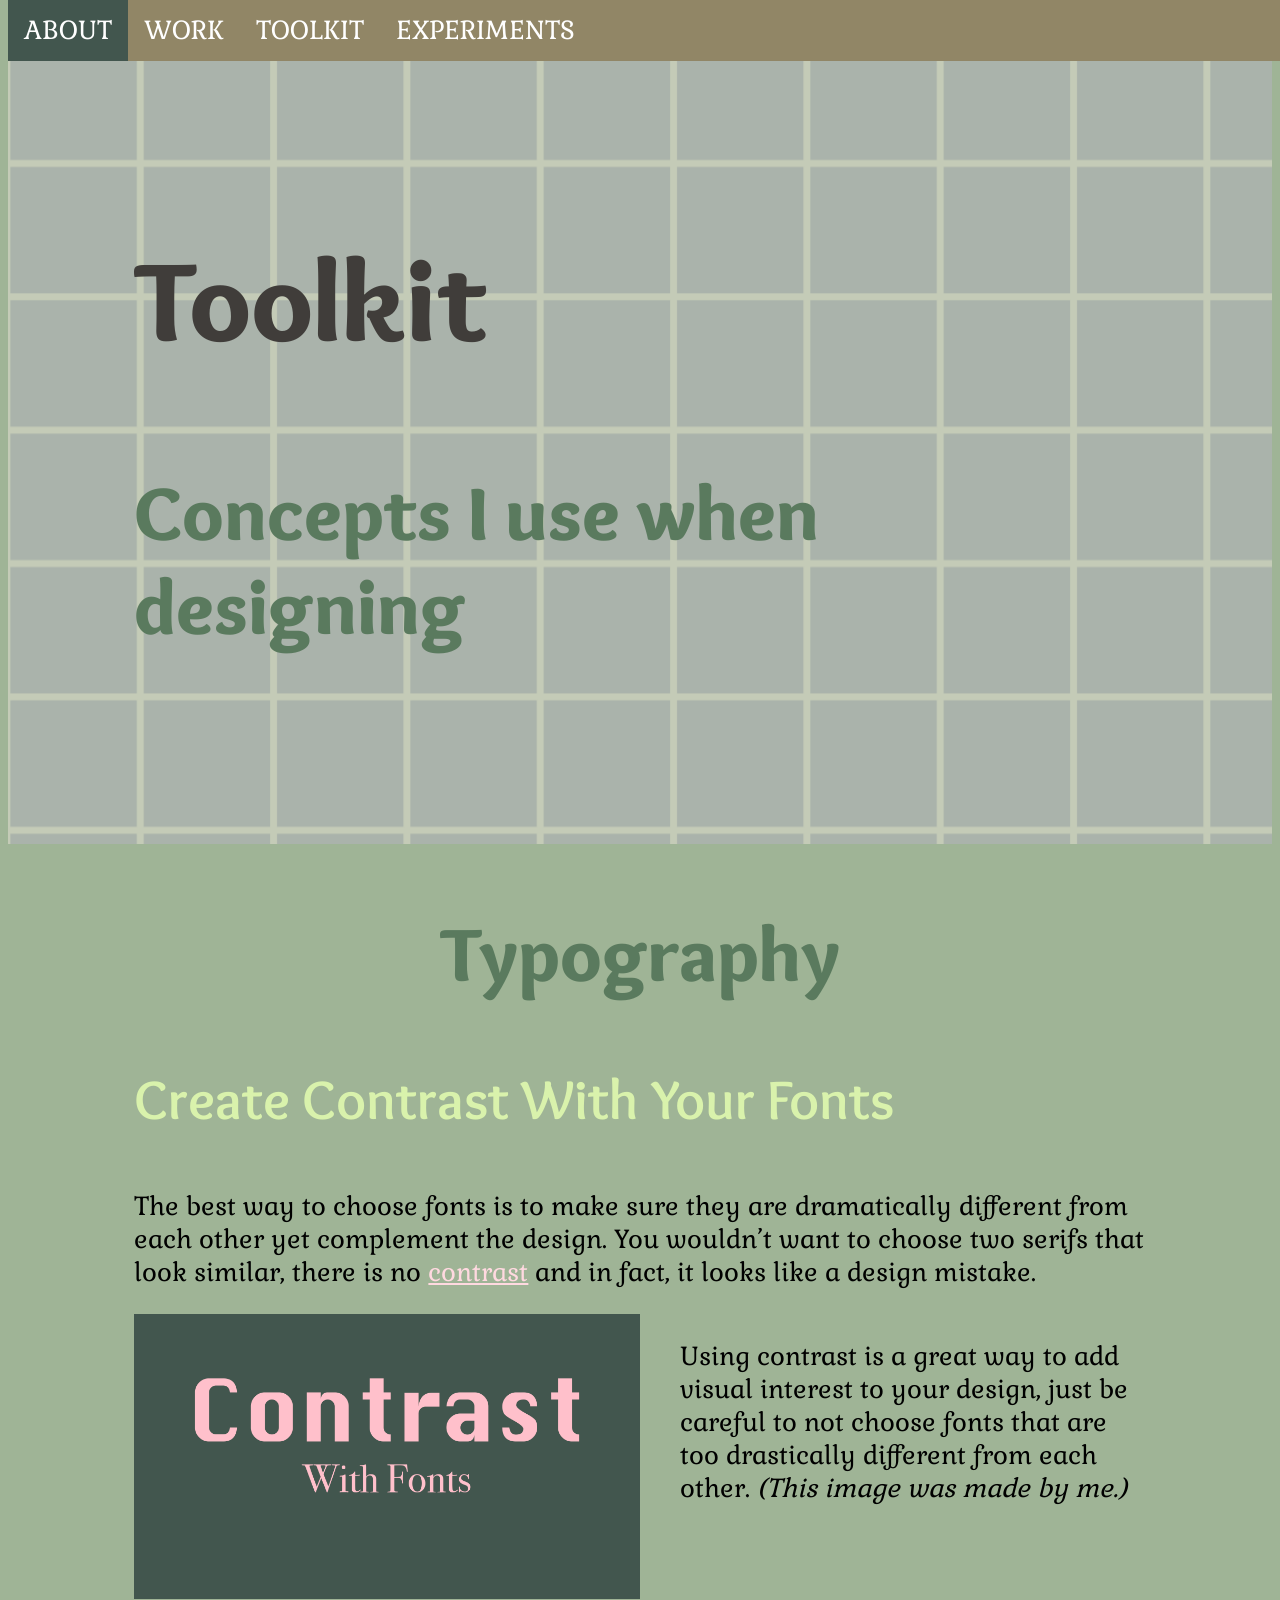
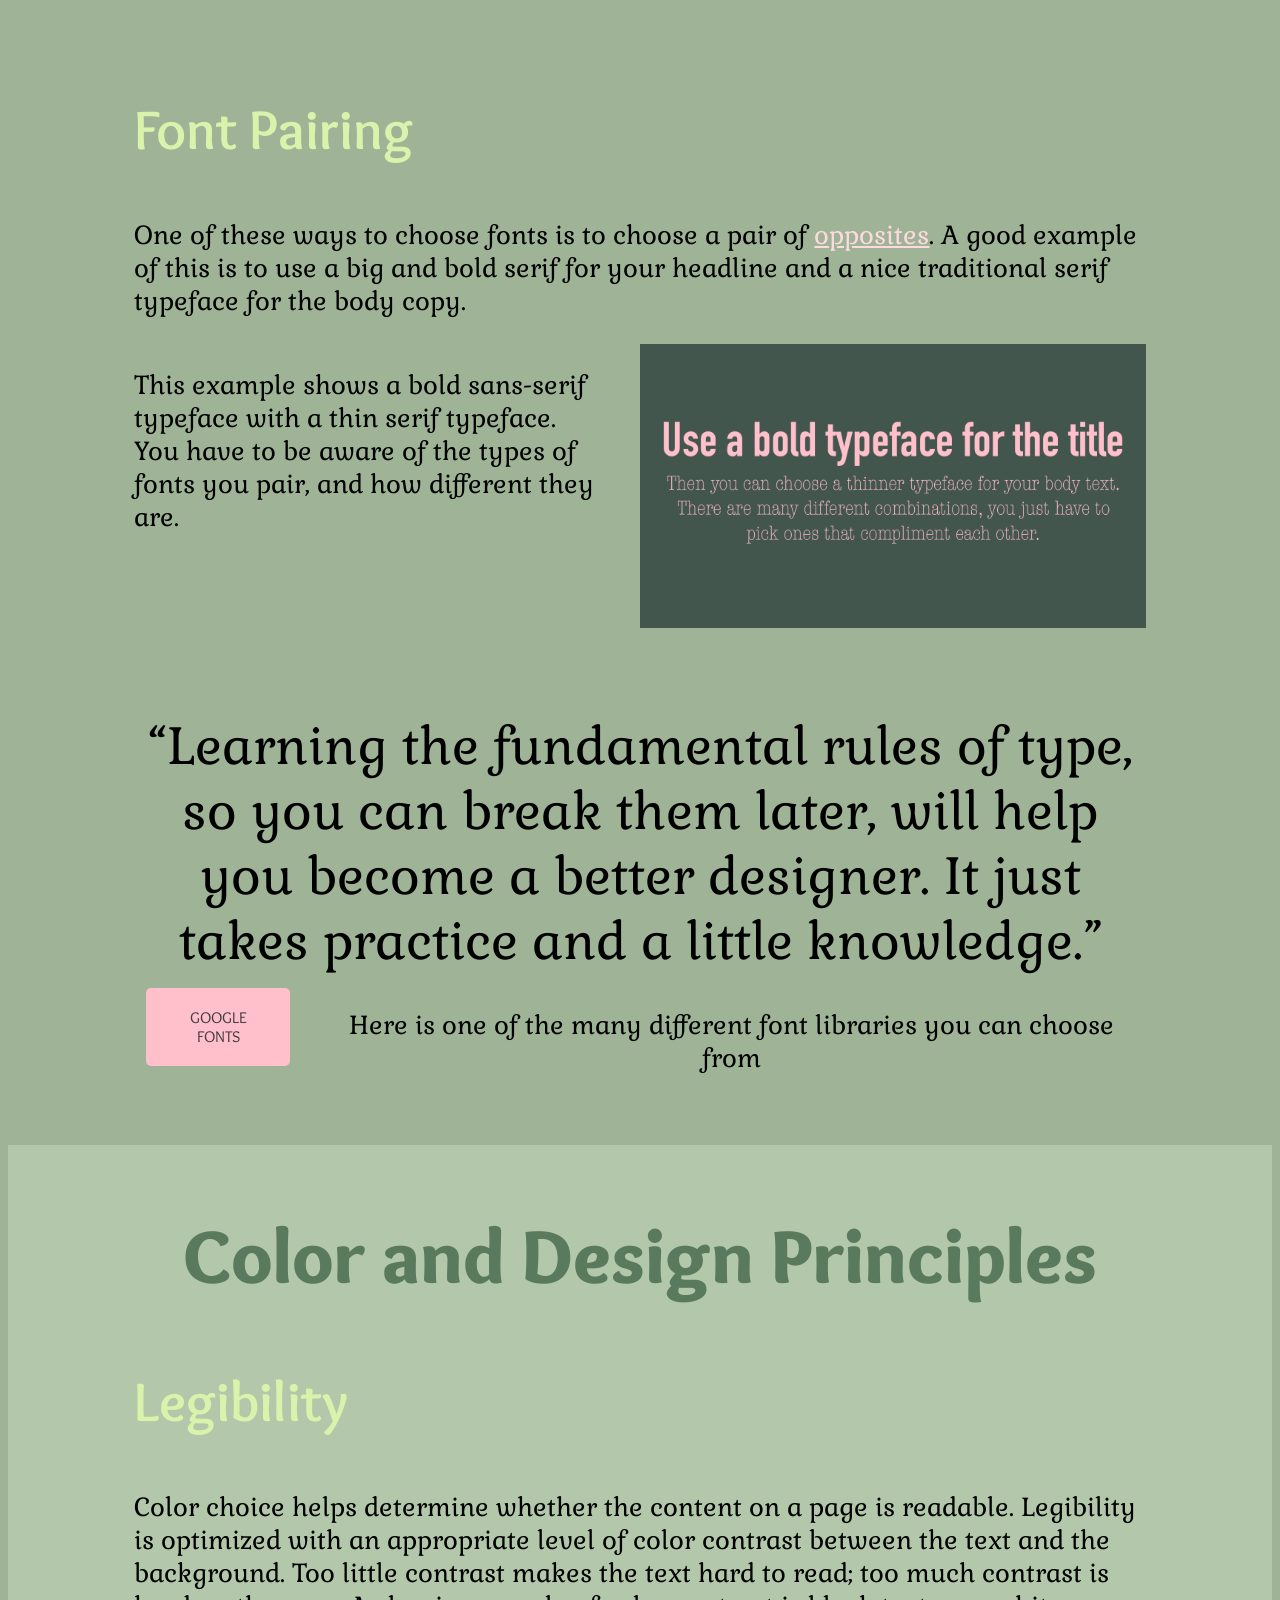
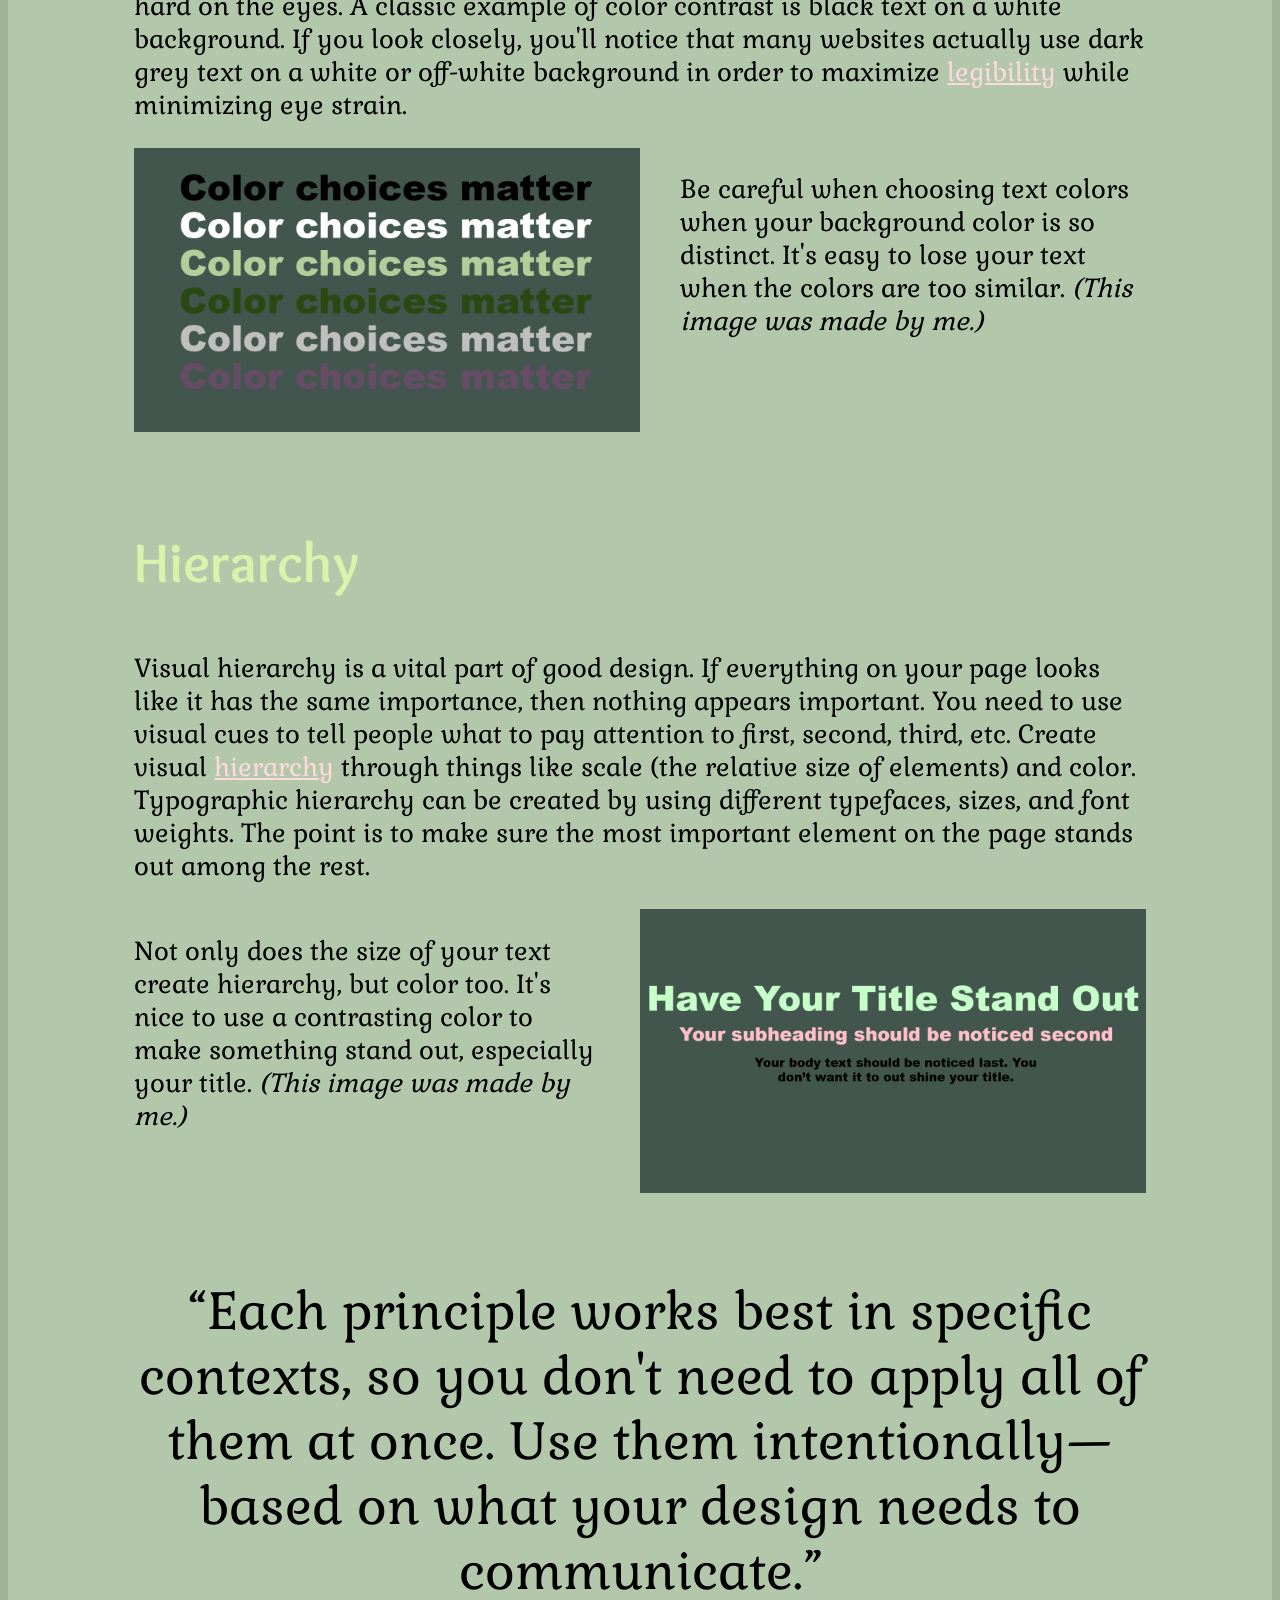
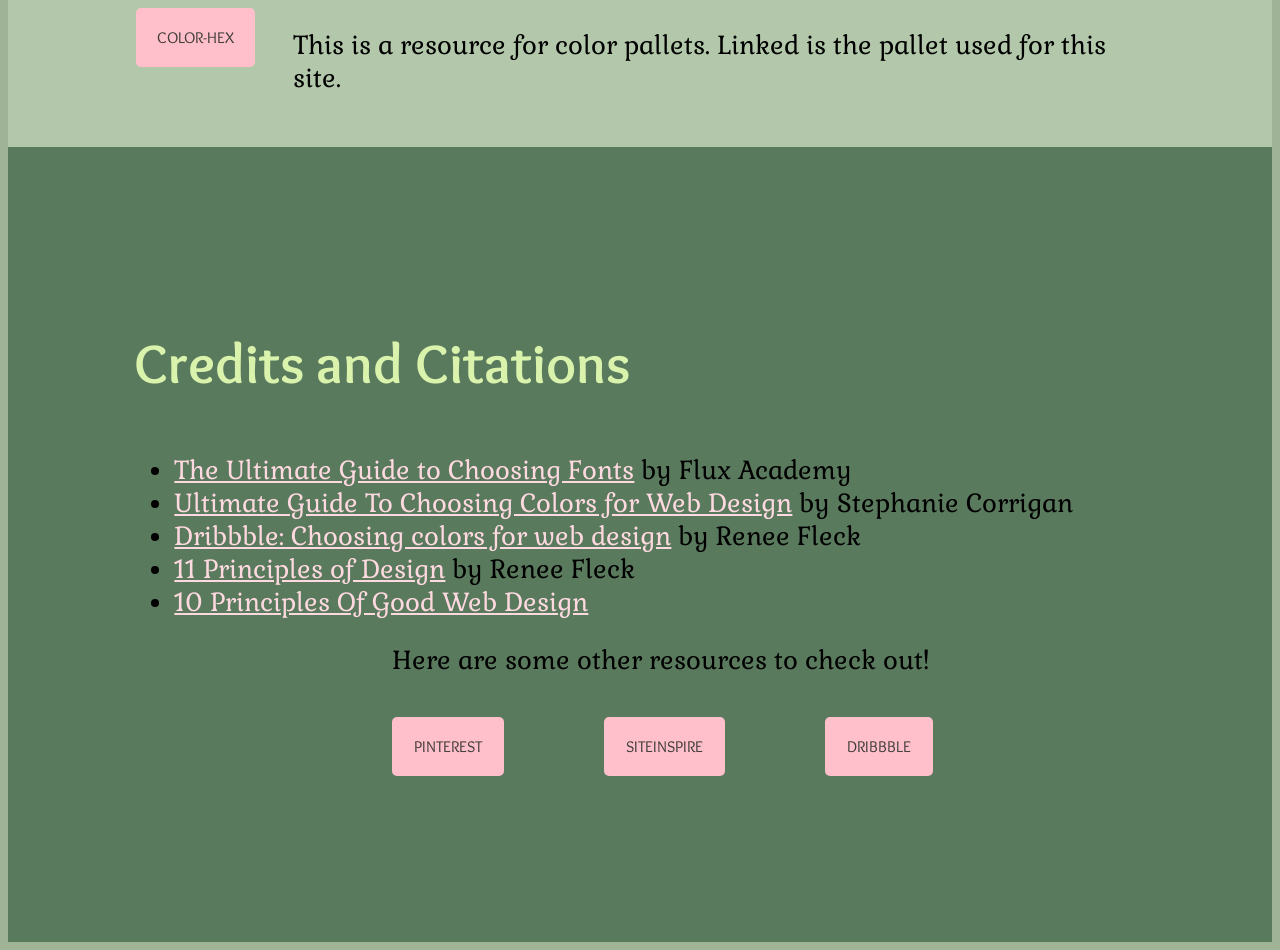
==== toolkit.html @ ea0ad919 "Add files via upload" ====
<!doctype html>
<html>
<head>
<meta charset="UTF-8">
<title>Toolkit</title>
<link href="style.css" rel="stylesheet" type="text/css">
	<link rel="preconnect" href="https://fonts.googleapis.com">
<link rel="preconnect" href="https://fonts.gstatic.com" crossorigin>
<link href="https://fonts.googleapis.com/css2?family=Gabriela&family=Glass+Antiqua&family=Overlock:wght@400;700;900&display=swap" rel="stylesheet">
</head>

<body class="sectionBG">
	<nav>
	<ul class="topnav">
  <li><a class="active" href="about.html">ABOUT</a></li>
  <li><a href="work.html">WORK</a></li>
  <li><a href="toolkit.html">TOOLKIT</a></li>
  <li><a href="experiments.html">EXPERIMENTS</a></li>
</ul>
	</nav>
	
	<section class="hero">
	<h1>Toolkit</h1>
	<h2>Concepts I use when designing</h2>

	</section>
	

	
	<section><!--Typography Section-->
		<h2 class="textcenter">Typography</h2>
		<h3>Create Contrast With Your Fonts</h3>
		<p>The best way to choose fonts is to make sure they are dramatically different from each other yet complement the design. You wouldn’t want to choose two serifs that look similar, there is no <a href="https://www.virtualartacademy.com/contrast-in-art/" target="_blank"> contrast</a> and in fact, it looks like a design mistake.</p>
		<div class="center">
			<img class="leftImage" src="Images/contrast.png" alt="Image showing font contrast" width="50%"/>
			<p>Using contrast is a great way to add visual interest to your design, just be careful to not choose fonts that are too drastically different from each other. <cite>(This image was made by me.)</cite></p>
		</div>
		
		<h3>Font Pairing</h3>
		<p>One of these ways to choose fonts is to choose a pair of <a href="https://www.pinterest.com/ideas/opposites-art/917861346001/" target="_blank"> opposites</a>. A good example of this is to use a big and bold serif for your headline and a nice traditional serif typeface for the body copy.</p>
		
		<div class="center">
			<p>This example shows a bold sans-serif typeface with a thin serif typeface. You have to be aware of the types of fonts you pair, and how different they are.</p>
			<img class="rightImage" src="Images/Type_pairing.png" alt="image explaining how to pair fonts" width="50%"/> 
		</div>
		
		<p></p>
	<div class="quotealign">
		<q>Learning the fundamental rules of type, so you can break them later, will help you become a better designer. It just takes practice and a little knowledge.</q>
		</div>
	
		<div class="flexcontainer">
		<a class="leftImage" href="https://fonts.google.com/?preview.script=Latn" target="_blank"> <button class="button">GOOGLE FONTS</button> </a>
		<p>Here is one of the many different font libraries you can choose from</p>
			</div>
  		<p></p>
	</section><!--End section-->
	
	<section class="sectionBG2"><!--Color and Design Section-->
		<h2 class="textcenter">Color and Design Principles</h2>
		<h3>Legibility</h3>
		<p>Color choice helps determine whether the content on a page is readable. Legibility is optimized with an appropriate level of color contrast between the text and the background. Too little contrast makes the text hard to read; too much contrast is hard on the eyes. A classic example of color contrast is black text on a white background. If you look closely, you'll notice that many websites actually use dark grey text on a white or off-white background in order to maximize <a href="https://hyperallergic.com/let-legibility-in-art-be-damned-leah-ke-yi-zheng/" target="_blank"> legibility</a>  while minimizing eye strain.
</p>
		<div class="center">
		<img class="leftImage" src="Images/Legibility.png" alt="image showing legibility of colors on a background" width="50%"> <p>Be careful when choosing text colors when your background color is so distinct. It's easy to lose your text when the colors are too similar. <cite>(This image was made by me.)</cite></p>	
		</div>
			
		
		<h3>Hierarchy</h3>
		<p>Visual hierarchy is a vital part of good design. If everything on your page looks like it has the same importance, then nothing appears important. You need to use visual cues to tell people what to pay attention to first, second, third, etc.
Create visual <a href="https://finearttutorials.com/guide/visual-hierarchy/" target="_blank">hierarchy</a> through things like scale (the relative size of elements) and color. Typographic hierarchy can be created by using different typefaces, sizes, and font weights.
The point is to make sure the most important element on the page stands out among the rest.
</p>
		<div class="center">
		<p>Not only does the size of your text create hierarchy, but color too. It's nice to use a contrasting color to make something stand out, especially your title. <cite>(This image was made by me.)</cite></p>
			<img class="rightImage" src="Images/Hierarchy.png" alt="image showing a layout of hierarchy with colors" width="50%">
		</div>
	
		<p></p>
	
	<p></p>
<div class="quotealign">
		<q>Each principle works best in specific contexts, so you don't need to apply all of them at once. Use them intentionally—based on what your design needs to communicate.</q>
	</div>
		<div class="center">
		<a class="leftImage" href="https://www.color-hex.com/color-palette/1083807" target="_blank">
		<button class="button">COLOR-HEX</button>
		</a>
		<p>This is a resource for color pallets. Linked is the pallet used for this site.</p>
			</div>
		<p></p>
	</section>
	
	<footer><!--Resources and credit-->
	<div >
		<h3>Credits and Citations</h3>
		</div>
		<ul>
			<li><a href= "https://www.flux-academy.com/blog/the-ultimate-guide-to-choosing-fonts" target="_blank">The Ultimate Guide to Choosing Fonts</a> by Flux Academy</li>
			<li><a href= "https://www.flux-academy.com/blog/ultimate-guide-to-choosing-colors-for-web-design" target="_blank">Ultimate Guide To Choosing Colors for Web Design</a> by Stephanie Corrigan</li>
			<li><a href= "https://dribbble.com/stories/2018/12/19/choosing-colors-for-web-design-a-practical-ui-color-application-guide" target="_blank">Dribbble: Choosing colors for web design</a> by Renee Fleck</li>
			<li><a href= "https://dribbble.com/resources/education/principles-of-design" target="_blank">11 Principles of Design</a> by Renee Fleck</li>
			<li><a href= "https://tilda.education/en/web-design-principles" target="_blank">10 Principles Of Good Web Design</a></li>
			
		
		<p class="center">Here are some other resources to check out!</p>
		<div class="flexcontainer">
		<div>
			<a href="https://www.pinterest.com" target="_blank">
		<button class="button">PINTEREST</button>
		</a>
			</div>
		
		<div>
			<a href="https://www.siteinspire.com" target="_blank">
		<button class="button">SITEINSPIRE</button>
		</a>	
			</div>	
		
			<div>
			<a href="https://dribbble.com/tags/web-design-inspiration" target="_blank">
		<button class="button">DRIBBBLE</button>
		</a>
				</div>
			</div>
	</footer>
</body>
</html>
---- style.css ----
@charset "UTF8";
body {
	font-family: "Overlock", sans-serif;
}
header {
	margin-top:100px;
	z-index:99;
}

h1 {
  
   font-family: "Overlock", sans-serif;
  font-weight: 900;
  font-style: normal;
	font-size: 450%;
	color:#403d3a
}

h3 {
  font-family: "Overlock", sans-serif;
  font-weight: 700;
  font-style: normal;
	font-size: 220%;
	color:#d9f2ac;
}

h2 { font-family: "Overlock", sans-serif;
  font-weight: 900;
  font-style: normal;
	font-size: 300%;
	color:#5a7a5e
}

h4 { 
	  font-family: "Overlock", sans-serif;
  font-weight: 700;
  font-style: normal;
	font-size: 150%;
	color:#403d3a
}
body {  font-family: "Gabriela", serif;
  font-weight: 400;
	font-size: 160%;
  font-style: normal;
	
}

q {
	color:#000000;
	font-size: 200%;	
}
.quotealign {
	padding-top:20px;
	text-align: center;
	justify-content:center;
}

.experiment_title {
	color: darkred;
}
.experiment_text {
	font-family: Consolas, "Andale Mono", "Lucida Console", "Lucida Sans Typewriter", Monaco, "Courier New", "monospace";
	padding: 20px;
	text-align:center;
	color: #8f4848;
}


cite {
	justify-content:center;
	
}
.flexcontainer {
	display: flex;
	background-color: transparent;
	flex-direction: row;
	justify-content: center;
	text-align:center;
	padding:10px;
}

.flexcontainer div {
	padding-left:50px;
	padding-right: 50px;
	
}

.leftImage {
	float:left;
	margin-right: 40px;
		margin-bottom: 40px;
}
.rightImage {
	float:right;
	margin-left: 40px;
		margin-bottom: 40px;
}
	
section {
	padding-left: 10%;
	padding-right: 10%;
}
.sectionBG {
	background-color:#9FB496;
	overflow: auto;
	
}
.sectionBG2 {
	background-color: #b3c8aa;
	overflow: auto;
	
}

footer {
	padding: 10%;
	background-color:#5a7a5e}

.footerText {
	text-color:#9fb496;
}
a /*link color*/ {
	color:#ffd9e0
}
a:hover {
	color:#ffc0cb;
}


.button  {
	font-family: "Overlock", sans-serif;
  background-color: #ffc0cb;
  border: none;
  color: #403d3a;
  padding: 20px;
  text-align: center;
  text-decoration: none;
  display: inline-block;
  font-size: 16px;
  margin: 4px 2px;
  cursor: pointer;
	border-radius: 5px;
	float: center;
	padding-left: 20px;
	padding-right:20px;
}
.button:hover {
	background-color:#ffd9e0	
}

.center {
	display: flex;
	justify-content: center;
}

.textcenter {
	text-align: center;
}
.left {
	float: left;
	padding-right: 40px;
	padding-botton: 30px;
}

.right {
	float: right;
	padding-right: 40px;
	padding-botton: 30px;
}

.hero{
    padding: 10%;
    background-image: url("Images/css-pattern-by-magicpattern.png");
    background-position: 82% 47%;
    position: static;
}

.caption {
	text-align: center;
}

ul.topnav {
	position:fixed;
	width:100%;
	top:0;
  list-style-type: none;
  margin: 0;
  padding: 0;
  overflow: hidden;
  background-color: #918666;
	z-index:98;
}

ul.topnav li {float: left;}

ul.topnav li a {
  display: block;
  color: white;
  text-align: center;
  padding: 14px 16px;
  text-decoration: none;
}

ul.topnav li a:hover:not(.active) {background-color: #42564e;}

ul.topnav li a.active {background-color: #42564e;}

ul.topnav li.right {float: right;}

@media screen and (max-width: 600px) {
  ul.topnav li.right, 
  ul.topnav li {float: none;}
}

/*contact form*/
* {
  box-sizing: border-box;
}

/* Style inputs */
input[type=text], select, textarea {
	font-family: "Overlock", sans-serif;
  width: 100%;
  padding: 12px;
  border: 1px solid #ccc;
  margin-top: 6px;
  margin-bottom: 16px;
  resize: vertical;
}

input[type=submit] {
  background-color: #04AA6D;
  color: white;
  padding: 12px 20px;
  border: none;
  cursor: pointer;
}

input[type=submit]:hover {
  background-color: #45a049;
}

/* Style the container/contact section */
.container {
  border-radius: 5px;
  background-color: #9fb496;
  padding: 10px;
}

/* Create two columns that float next to eachother */
.columnLeft {
  float: left;
  width: 30%;
  margin-top: 6px;
  padding: 20px;
}

.columnRight {
  float: left;
  width: 70%;
  margin-top: 6px;
  padding: 20px;
}

/* Clear floats after the columns */
.row:after {
  content: "";
  display: table;
  clear: both;
}

/* Responsive layout - when the screen is less than 600px wide, make the two columns stack on top of each other instead of next to each other */
@media screen and (max-width: 600px) {
  .column, input[type=submit] {
    width: 100%;
    margin-top: 0;
  }
}

/*image gallery*/
div.gallery {
  border: 1px;
}

div.gallery:hover {
  border: 1px solid #777;
}

div.gallery img {
  width: 100%;
  height: auto;
}

div.desc {
  padding: 15px;
  text-align: center;
}

* {
  box-sizing: border-box;
}

.responsive {
  padding: 0 6px;
  float: left;
  width: 24.99999%;
}

@media only screen and (max-width: 700px) {
  .responsive {
    width: 49.99999%;
    margin: 6px 0;
  }
}

@media only screen and (max-width: 500px) {
  .responsive {
    width: 100%;
  }
}

.clearfix:after {
  content: "";
  display: table;
  clear: both;
}

/* Bordered form */
form {
  border: 3px solid #f1f1f1;
}

/* Full-width inputs */
input[type=text], input[type=password] {
  width: 100%;
  padding: 12px 20px;
  margin: 8px 0;
  display: inline-block;
  border: 1px solid #ccc;
  box-sizing: border-box;
}

/* Set a style for all buttons */
button {
  background-color: #04AA6D;
  color: white;
  padding: 14px 20px;
  margin: 8px 0;
  border: none;
  cursor: pointer;
  width: 100%;
}

/* Add a hover effect for buttons */
button:hover {
  opacity: 0.8;
}

/* Extra style for the cancel button (red) */
.cancelbtn {
  width: auto;
  padding: 10px 18px;
  background-color: #f44336;
}

/* Center the avatar image inside this container */
.imgcontainer {
  text-align: center;
  margin: 24px 0 12px 0;
}

/* Avatar image */
img.avatar {
  width: 40%;
  border-radius: 50%;
}

/* Add padding to containers */
.container2 {
  padding: 16px;
}

/* The "Forgot password" text */
span.psw {
  float: right;
  padding-top: 16px;
}

/* Change styles for span and cancel button on extra small screens */
@media screen and (max-width: 300px) {
  span.psw {
    display: block;
    float: none;
  }
  .cancelbtn {
    width: 100%;
  }
}

.container3 {
  position: relative;
  width: 50%;
}

.image {
  display: block;
  width: 50%;
}

.overlay {
  position: absolute;
  top: 0;
  bottom: 0;
  left: 0;
  right: 0;
  height: 98%;
  width: 50%;
  opacity: 0;
  transition: .5s ease;
  background-color: #42564e;
	
}

.container3:hover .overlay {
  opacity: 1;
}

.text {
  color: white;
  font-size: 20px;
  position: absolute;
  top: 50%;
  left: 50%;
  -webkit-transform: translate(-50%, -50%);
  -ms-transform: translate(-50%, -50%);
  transform: translate(-50%, -50%);
  text-align: center;
}
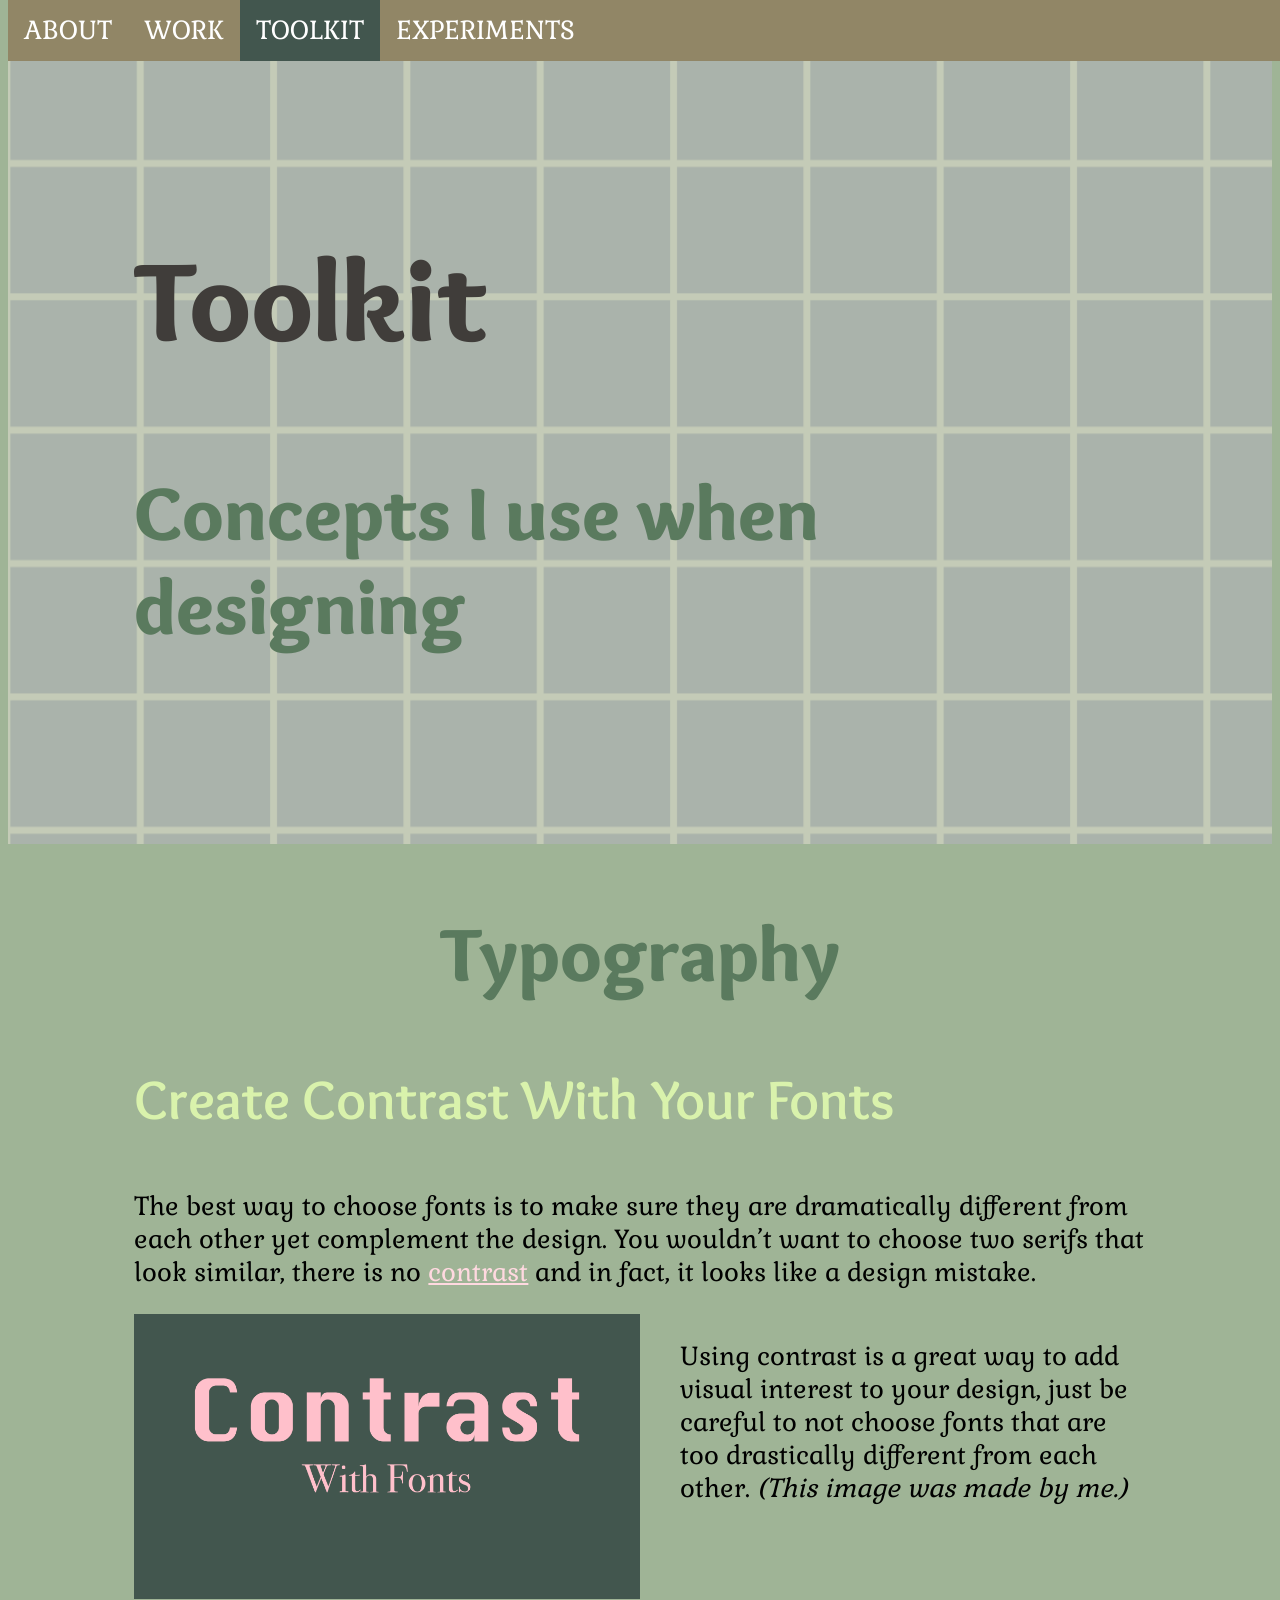
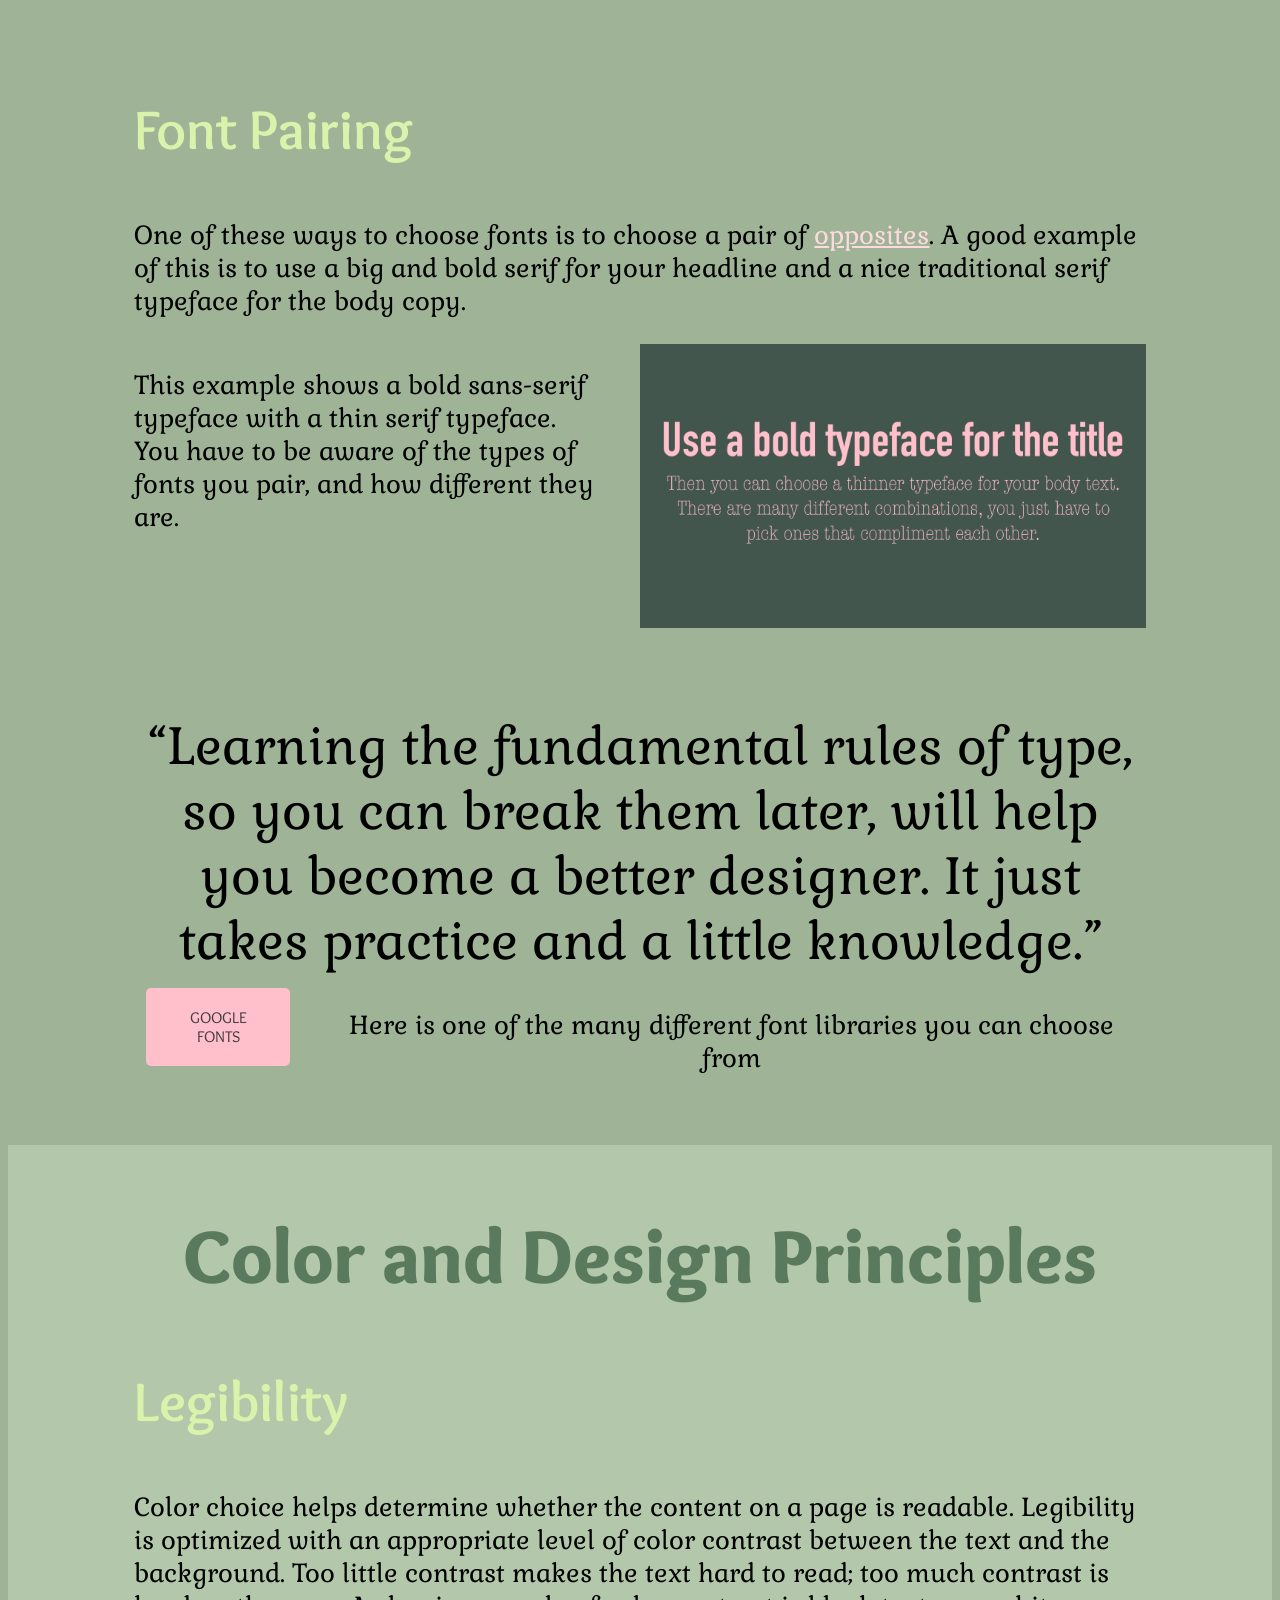
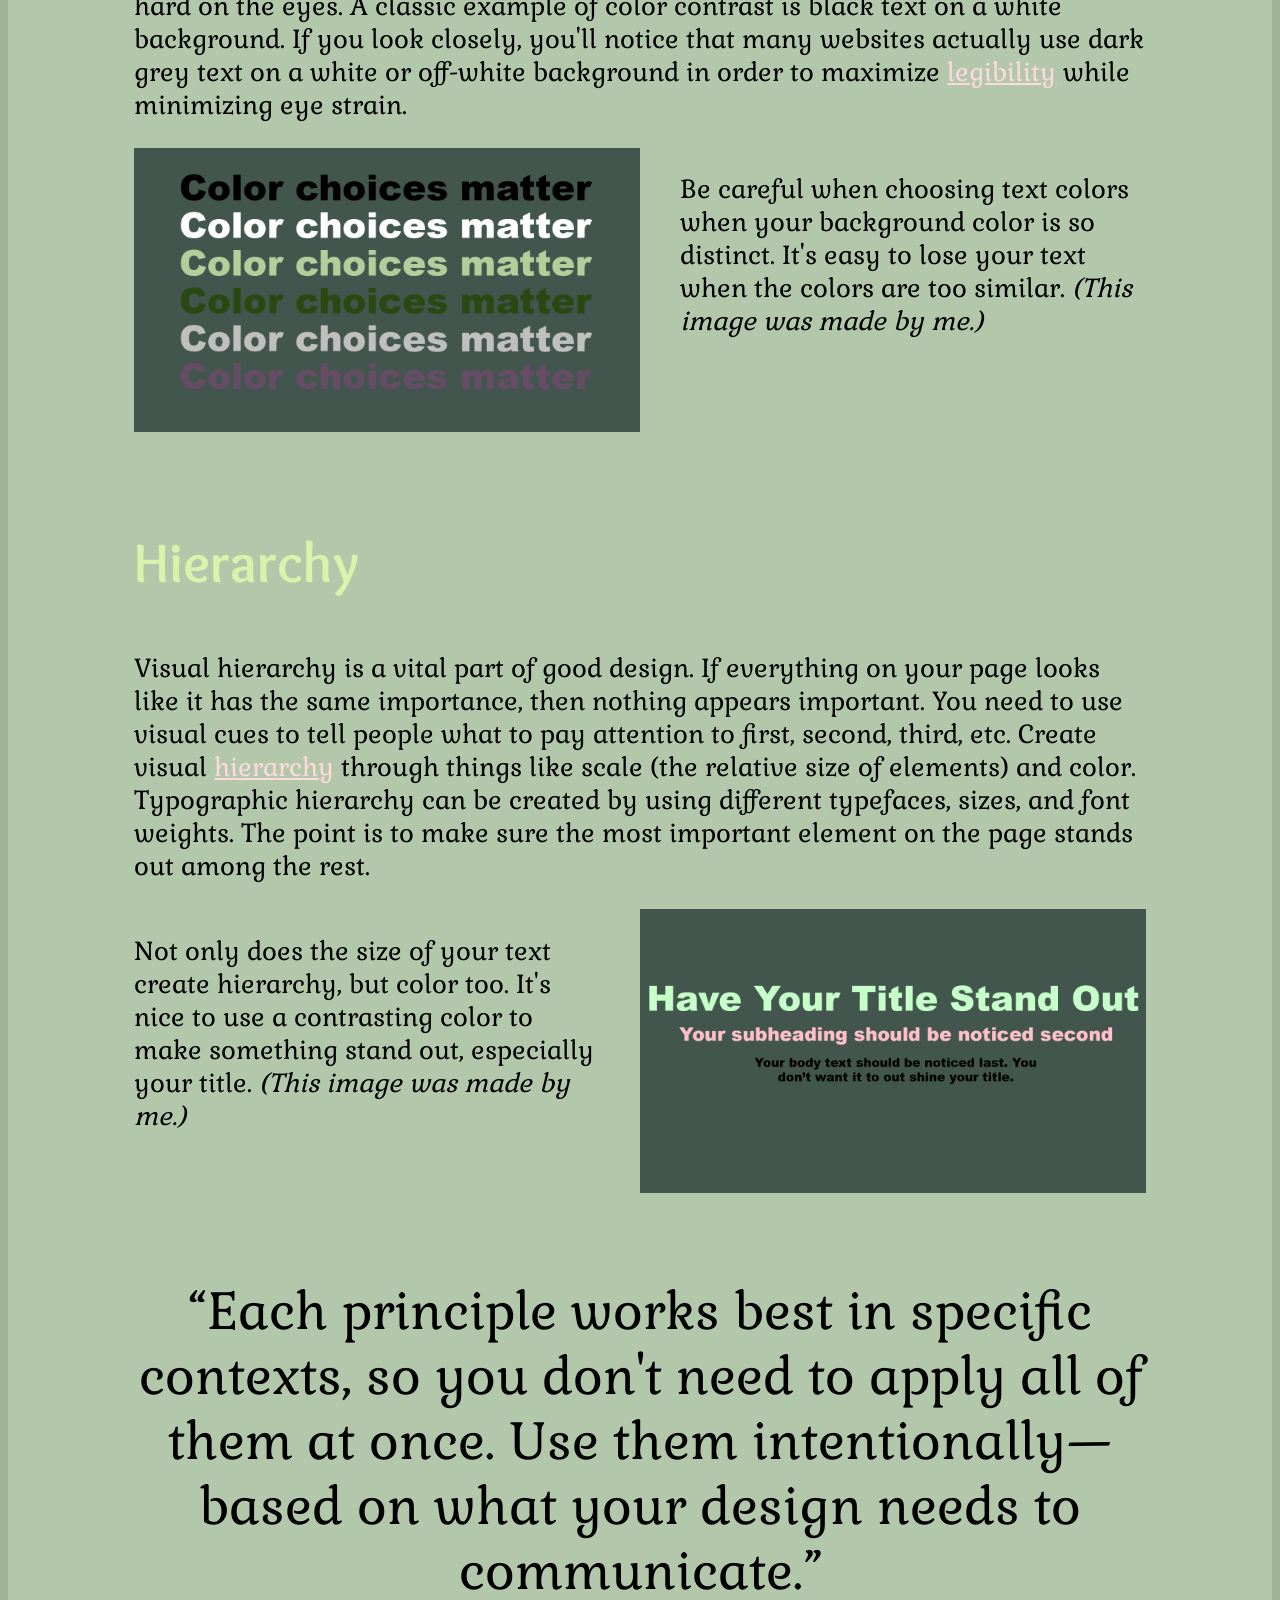
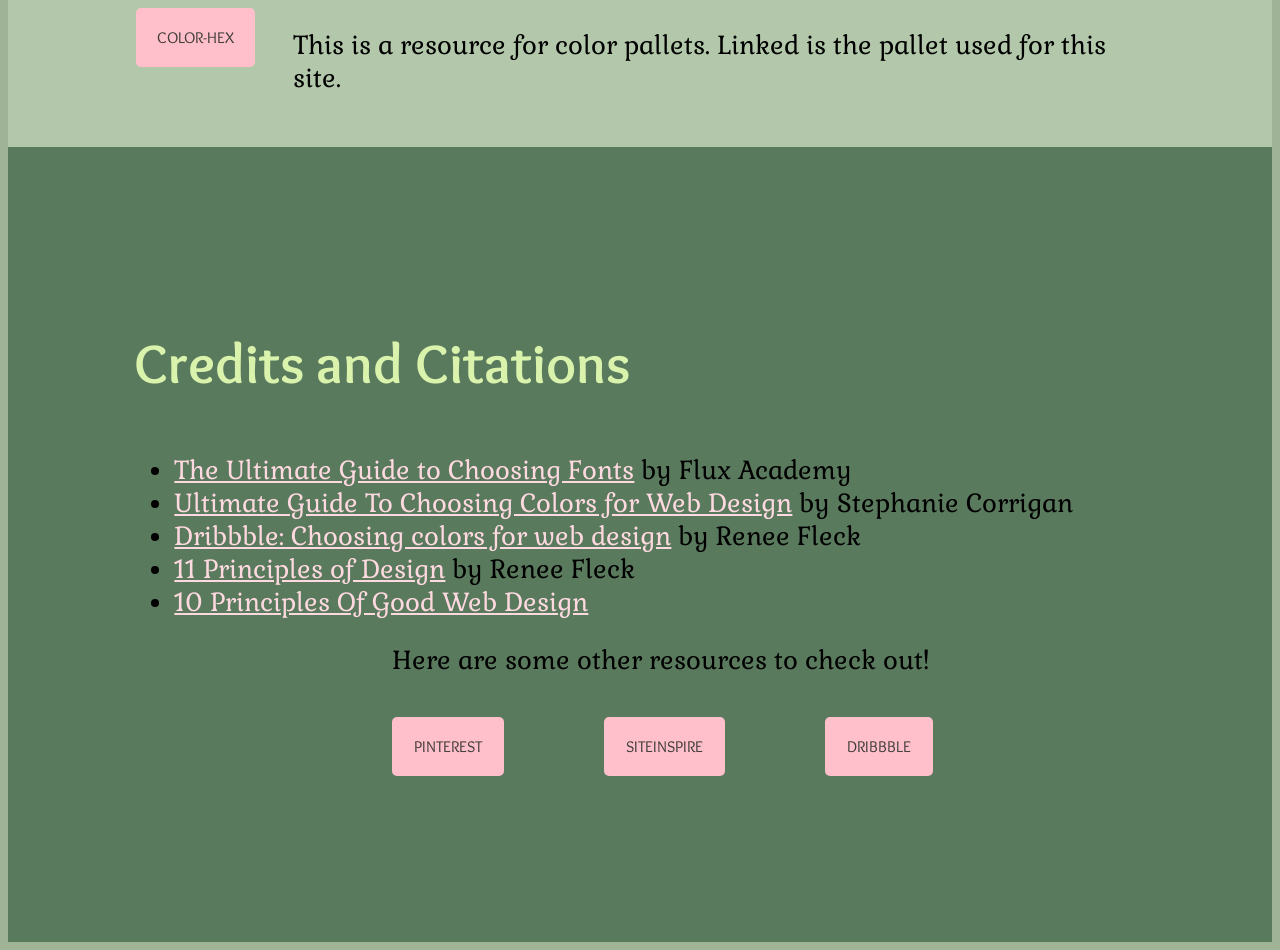
==== commit 9e4e583c: "Add files via upload" ====
--- a/toolkit.html
+++ b/toolkit.html
@@ -12,9 +12,9 @@
 <body class="sectionBG">
 	<nav>
 	<ul class="topnav">
-  <li><a class="active" href="about.html">ABOUT</a></li>
+  <li><a href="about.html">ABOUT</a></li>
   <li><a href="work.html">WORK</a></li>
-  <li><a href="toolkit.html">TOOLKIT</a></li>
+  <li><a class="active" href="toolkit.html">TOOLKIT</a></li>
   <li><a href="experiments.html">EXPERIMENTS</a></li>
 </ul>
 	</nav>
--- a/style.css
+++ b/style.css
@@ -184,6 +184,7 @@
 	top:0;
   list-style-type: none;
   margin: 0;
+	margin-left: 0;
   padding: 0;
   overflow: hidden;
   background-color: #918666;
